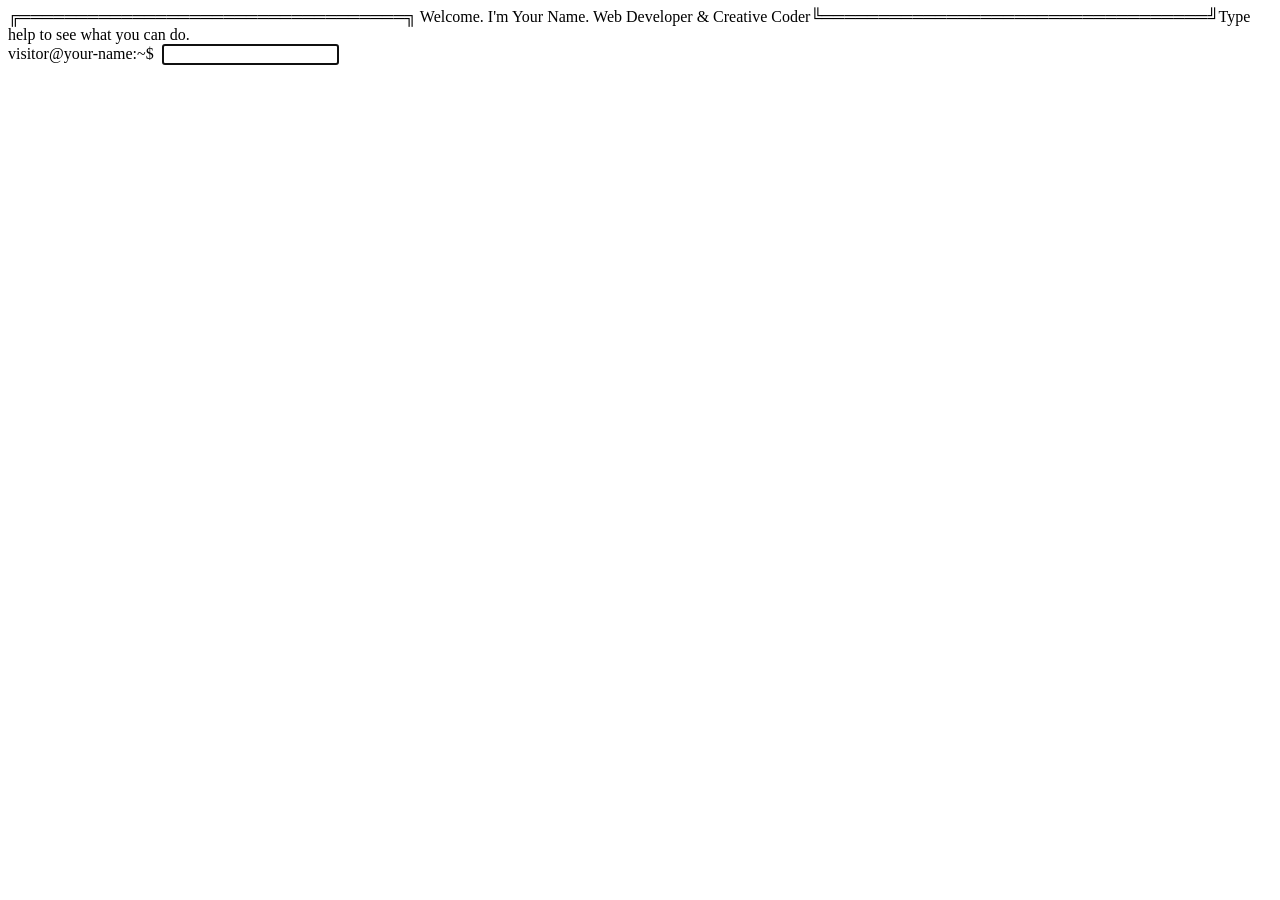
==== index.html @ 706b3795 "Add files via upload" ====
<!DOCTYPE html>
<html lang="en">
<head>
  <meta charset="UTF-8" />
  <meta name="viewport" content="width=device-width, initial-scale=1.0"/>
  <title>your-name — terminal</title>
  <link rel="stylesheet" href="style.css" />
</head>
<body>
  <div id="terminal">
    <div id="output"></div>
    <div id="input-line">
      <span class="prompt">visitor@your-name:~$&nbsp;</span>
      <input type="text" id="cmd-input" autofocus autocomplete="off" spellcheck="false"/>
    </div>
  </div>
  <script src="script.js"></script>
</body>
</html>
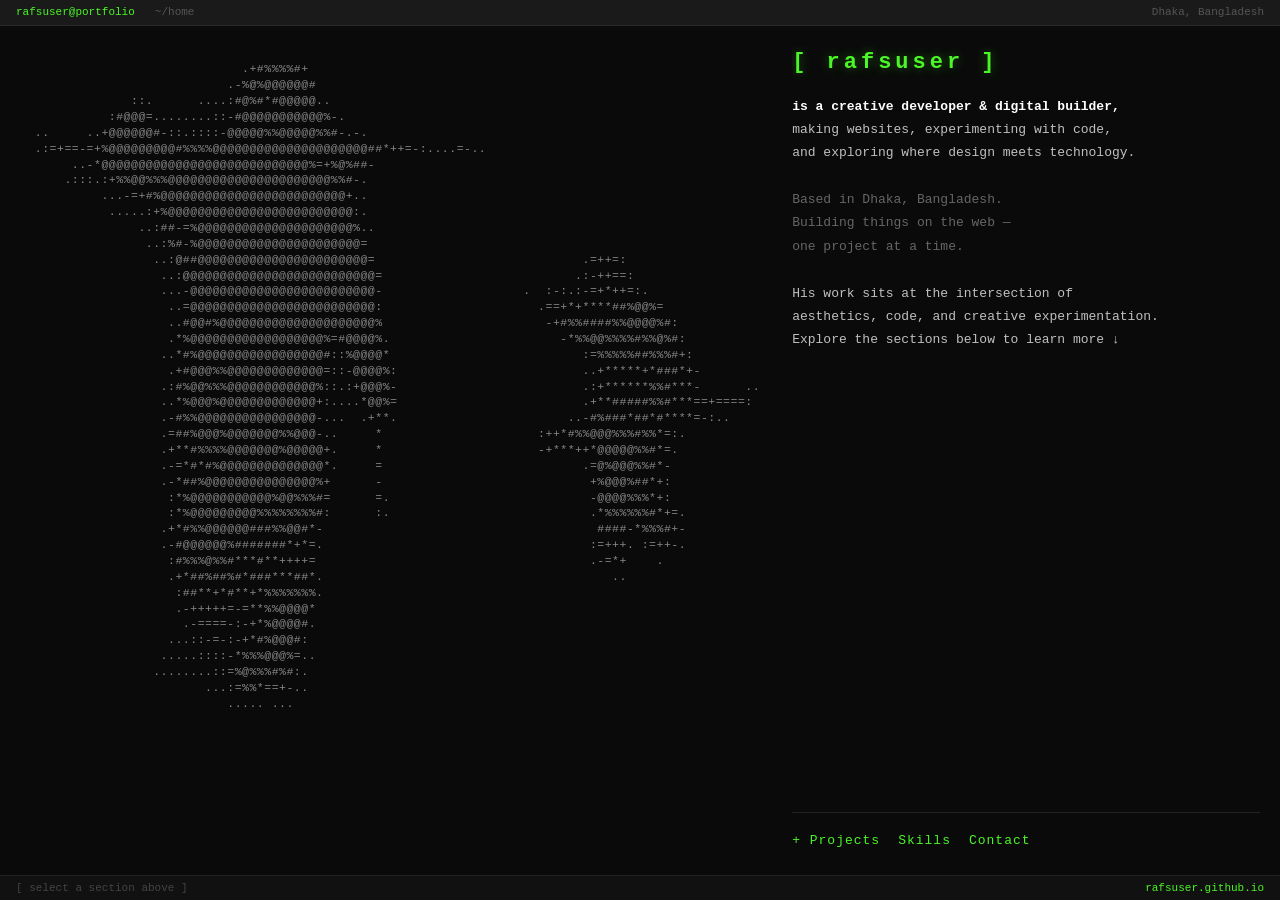
==== commit dde8cde0: "Update index.html" ====
--- a/index.html
+++ b/index.html
@@ -1,19 +1,328 @@
 <!DOCTYPE html>
 <html lang="en">
 <head>
-  <meta charset="UTF-8" />
+  <meta charset="UTF-8"/>
   <meta name="viewport" content="width=device-width, initial-scale=1.0"/>
-  <title>your-name — terminal</title>
-  <link rel="stylesheet" href="style.css" />
+  <title>rafsuser — terminal</title>
+  <style>
+    * { margin: 0; padding: 0; box-sizing: border-box; }
+
+    body {
+      background: #0a0a0a;
+      color: #b0b0b0;
+      font-family: 'Courier New', Courier, monospace;
+      font-size: 13px;
+      line-height: 1.5;
+      height: 100vh;
+      display: flex;
+      flex-direction: column;
+      overflow: hidden;
+    }
+
+    /* TOP BAR */
+    #topbar {
+      background: #1a1a1a;
+      border-bottom: 1px solid #2a2a2a;
+      padding: 4px 16px;
+      font-size: 11px;
+      color: #555;
+      display: flex;
+      gap: 20px;
+    }
+    #topbar span { color: #4af626; }
+
+    /* MAIN LAYOUT */
+    #main {
+      display: flex;
+      flex: 1;
+      overflow: hidden;
+      padding: 20px;
+      gap: 32px;
+    }
+
+    /* LEFT — ASCII PORTRAIT */
+    #portrait {
+      flex-shrink: 0;
+      white-space: pre;
+      color: #888;
+      font-size: 11.5px;
+      line-height: 1.38;
+      letter-spacing: 0.5px;
+      user-select: none;
+    }
+
+    /* RIGHT — BIO PANEL */
+    #bio-panel {
+      flex: 1;
+      display: flex;
+      flex-direction: column;
+      gap: 16px;
+      overflow: hidden;
+    }
+
+    #logo {
+      font-size: 22px;
+      font-weight: bold;
+      letter-spacing: 4px;
+      color: #4af626;
+      text-shadow: 0 0 12px rgba(74,246,38,0.4);
+    }
+
+    #bio-text {
+      color: #c0c0c0;
+      line-height: 1.8;
+      max-width: 420px;
+    }
+
+    #bio-text .highlight {
+      color: #ffffff;
+      font-weight: bold;
+    }
+
+    #bio-text .dim {
+      color: #666;
+    }
+
+    /* MENU */
+    #menu {
+      margin-top: auto;
+      display: flex;
+      gap: 0;
+      border-top: 1px solid #222;
+      padding-top: 14px;
+    }
+
+    .menu-item {
+      color: #4af626;
+      cursor: pointer;
+      padding: 4px 18px 4px 0;
+      font-size: 13px;
+      letter-spacing: 1px;
+      transition: color 0.15s;
+      position: relative;
+    }
+
+    .menu-item:hover { color: #ffffff; }
+
+    .menu-item.active {
+      color: #ffffff;
+      text-decoration: underline;
+      text-underline-offset: 4px;
+    }
+
+    /* CONTENT PANEL (shows on menu click) */
+    #content-panel {
+      display: none;
+      flex: 1;
+      overflow-y: auto;
+      border-left: 1px solid #222;
+      padding-left: 24px;
+      color: #c0c0c0;
+      line-height: 1.9;
+    }
+
+    #content-panel.visible { display: block; }
+
+    #content-panel h2 {
+      color: #4af626;
+      font-size: 11px;
+      letter-spacing: 3px;
+      text-transform: uppercase;
+      margin-bottom: 14px;
+      border-bottom: 1px solid #222;
+      padding-bottom: 8px;
+    }
+
+    .entry {
+      margin-bottom: 18px;
+      padding-bottom: 18px;
+      border-bottom: 1px solid #1a1a1a;
+    }
+
+    .entry-title { color: #ffffff; font-weight: bold; }
+    .entry-desc  { color: #777; font-size: 12px; margin-top: 3px; }
+    .entry-tag   {
+      display: inline-block;
+      color: #4af626;
+      font-size: 10px;
+      border: 1px solid #4af62644;
+      padding: 1px 6px;
+      margin-top: 5px;
+      margin-right: 4px;
+    }
+
+    /* BOTTOM STATUS BAR */
+    #statusbar {
+      background: #111;
+      border-top: 1px solid #222;
+      padding: 4px 16px;
+      font-size: 11px;
+      color: #444;
+      display: flex;
+      justify-content: space-between;
+    }
+    #statusbar .hint { color: #4af626; }
+
+    /* SCROLLBAR */
+    ::-webkit-scrollbar { width: 4px; }
+    ::-webkit-scrollbar-track { background: #0a0a0a; }
+    ::-webkit-scrollbar-thumb { background: #2a2a2a; }
+  </style>
 </head>
 <body>
-  <div id="terminal">
-    <div id="output"></div>
-    <div id="input-line">
-      <span class="prompt">visitor@your-name:~$&nbsp;</span>
-      <input type="text" id="cmd-input" autofocus autocomplete="off" spellcheck="false"/>
+
+<div id="topbar">
+  <span>rafsuser@portfolio</span>
+  <span style="color:#555">~/home</span>
+  <span style="color:#555;margin-left:auto">Dhaka, Bangladesh</span>
+</div>
+
+<div id="main">
+
+  <!-- ASCII PORTRAIT -->
+  <div id="portrait">
+                              .+#%%%%#+                                                             
+                            .-%@%@@@@@@#                                                            
+               ::.      ....:#@%#*#@@@@@..                                                          
+            :#@@@=........::-#@@@@@@@@@@@%-.                                                        
+  ..     ..+@@@@@@#-::.::::-@@@@@%%@@@@@%%#-.-.                                                     
+  .:=+==-=+%@@@@@@@@@#%%%%@@@@@@@@@@@@@@@@@@@@@##*++=-:....=-..                                     
+       ..-*@@@@@@@@@@@@@@@@@@@@@@@@@@@@%=+%@%##-                                                    
+      .:::.:+%%@@%%%@@@@@@@@@@@@@@@@@@@@@@%%#-.                                                     
+           ...-=+#%@@@@@@@@@@@@@@@@@@@@@@@@@+..                                                     
+            .....:+%@@@@@@@@@@@@@@@@@@@@@@@@@:.                                                     
+                ..:##-=%@@@@@@@@@@@@@@@@@@@@@%..                                                    
+                 ..:%#-%@@@@@@@@@@@@@@@@@@@@@@=                                                     
+                  ..:@##@@@@@@@@@@@@@@@@@@@@@@@=                            .=++=:                  
+                   ..:@@@@@@@@@@@@@@@@@@@@@@@@@@=                          .:-++==:                 
+                   ...-@@@@@@@@@@@@@@@@@@@@@@@@@-                   .  :-:.:-=+*++=:.               
+                    ..=@@@@@@@@@@@@@@@@@@@@@@@@@:                     .==+*+****##%@@%=             
+                    ..#@@#%@@@@@@@@@@@@@@@@@@@@@%                      -+#%%####%%@@@@%#:           
+                    .*%@@@@@@@@@@@@@@@@@@%=#@@@@%.                       -*%%@@%%%%#%%@%#:          
+                   ..*#%@@@@@@@@@@@@@@@@@#::%@@@@*                          :=%%%%%##%%%#+:         
+                    .+#@@@%%@@@@@@@@@@@@@=::-@@@@%:                         ..+*****+*###*+-        
+                   .:#%@@%%%@@@@@@@@@@@@%::.:+@@@%-                         .:+******%%#***-      ..
+                   ..*%@@@%@@@@@@@@@@@@@+:....*@@%=                         .+**#####%%#***==+====: 
+                   .-#%%@@@@@@@@@@@@@@@@-...  .+**.                       ..-#%###*##*#****=-:..    
+                   .=##%@@@%@@@@@@@%%@@@-..     *                     :++*#%%@@@%%%#%%*=:.          
+                   .+**#%%%%@@@@@@@%@@@@@+.     *                     -+***++*@@@@@%%#*=.           
+                   .-=*#*#%@@@@@@@@@@@@@@*.     =                           .=@%@@@%%#*-            
+                   .-*##%@@@@@@@@@@@@@@@%+      -                            +%@@@%##*+:            
+                    :*%@@@@@@@@@@@%@@%%%#=      =.                           -@@@@%%%*+:            
+                    :*%@@@@@@@@@%%%%%%%%#:      :.                           .*%%%%%%#*+=.          
+                   .+*#%%@@@@@@###%%@@#*-                                     ####-*%%%#+-          
+                   .-#@@@@@@%#######*+*=.                                    :=+++. :=++-.          
+                    :#%%%@%%#***#**++++=                                     .-=*+    .             
+                    .+*##%##%#*###***##*.                                       ..                  
+                     :##**+*#**+*%%%%%%%.                                                           
+                     .-+++++=-=**%%@@@@*                                                            
+                      .-====-:-+*%@@@@#.                                                            
+                    ...::-=-:-+*#%@@@#:                                                             
+                   .....::::-*%%%@@@%=..                                                            
+                  ........::=%@%%%#%#:.                                                             
+                         ...:=%%*==+-..                                                             
+                            ..... ...                                                           </div>
+
+  <!-- BIO PANEL -->
+  <div id="bio-panel">
+
+    <div id="logo">[ rafsuser ]</div>
+
+    <div id="bio-text">
+      <span class="highlight">is a creative developer & digital builder,</span><br>
+      making websites, experimenting with code,<br>
+      and exploring where design meets technology.<br>
+      <br>
+      <span class="dim">Based in Dhaka, Bangladesh.</span><br>
+      <span class="dim">Building things on the web —</span><br>
+      <span class="dim">one project at a time.</span><br>
+      <br>
+      His work sits at the intersection of<br>
+      aesthetics, code, and creative experimentation.<br>
+      Explore the sections below to learn more ↓
     </div>
+
+    <div id="menu">
+      <div class="menu-item" onclick="showSection('projects')">+ Projects</div>
+      <div class="menu-item" onclick="showSection('skills')">Skills</div>
+      <div class="menu-item" onclick="showSection('contact')">Contact</div>
+    </div>
+
   </div>
-  <script src="script.js"></script>
+
+  <!-- CONTENT PANEL -->
+  <div id="content-panel">
+    <!-- filled by JS -->
+  </div>
+
+</div>
+
+<div id="statusbar">
+  <span>[ select a section above ]</span>
+  <span class="hint">rafsuser.github.io</span>
+</div>
+
+<script>
+  const sections = {
+    projects: {
+      title: 'Projects',
+      entries: [
+        {
+          title: 'AURUM',
+          desc: 'Dark luxury jewelry e-commerce site. Cart sidebar, quick-view modal, animations. Inspired by getthejuice.store.',
+          tags: ['HTML', 'CSS', 'JS', 'Luxury Design']
+        },
+        {
+          title: 'Neon Aura',
+          desc: 'AR hand tracking creative project. Built in JavaScript, later ported to Python with OpenCV & MediaPipe.',
+          tags: ['JavaScript', 'Python', 'AR', 'MediaPipe']
+        },
+      ]
+    },
+    skills: {
+      title: 'Skills',
+      entries: [
+        { title: 'Frontend',     desc: 'HTML, CSS, JavaScript — hand-crafted, no frameworks.',       tags: [] },
+        { title: 'Design',       desc: 'Luxury UI, dark aesthetics, typography, layout systems.',     tags: [] },
+        { title: 'Creative Code',desc: 'AR, hand tracking, generative visuals, canvas experiments.',  tags: [] },
+        { title: 'Tools',        desc: 'VS Code, GitHub, Python, OpenCV, MediaPipe, Pygame.',         tags: [] },
+      ]
+    },
+    contact: {
+      title: 'Contact',
+      entries: [
+        { title: 'GitHub',   desc: 'github.com/Rafsuser',     tags: [] },
+        { title: 'Location', desc: 'Dhaka, Bangladesh',       tags: [] },
+        { title: 'Status',   desc: 'Open to collaborations',  tags: ['available'] },
+      ]
+    }
+  };
+
+  function showSection(key) {
+    const panel = document.getElementById('content-panel');
+    const data = sections[key];
+
+    // Update active menu item
+    document.querySelectorAll('.menu-item').forEach(el => el.classList.remove('active'));
+    event.target.classList.add('active');
+
+    let html = `<h2>${data.title}</h2>`;
+    data.entries.forEach(e => {
+      const tags = e.tags.map(t => `<span class="entry-tag">${t}</span>`).join('');
+      html += `
+        <div class="entry">
+          <div class="entry-title">${e.title}</div>
+          <div class="entry-desc">${e.desc}</div>
+          ${tags ? `<div style="margin-top:6px">${tags}</div>` : ''}
+        </div>`;
+    });
+
+    panel.innerHTML = html;
+    panel.classList.add('visible');
+
+    document.getElementById('statusbar').querySelector('span').textContent =
+      `[ ${data.title.toLowerCase()} ]`;
+  }
+</script>
 </body>
-</html>+</html>
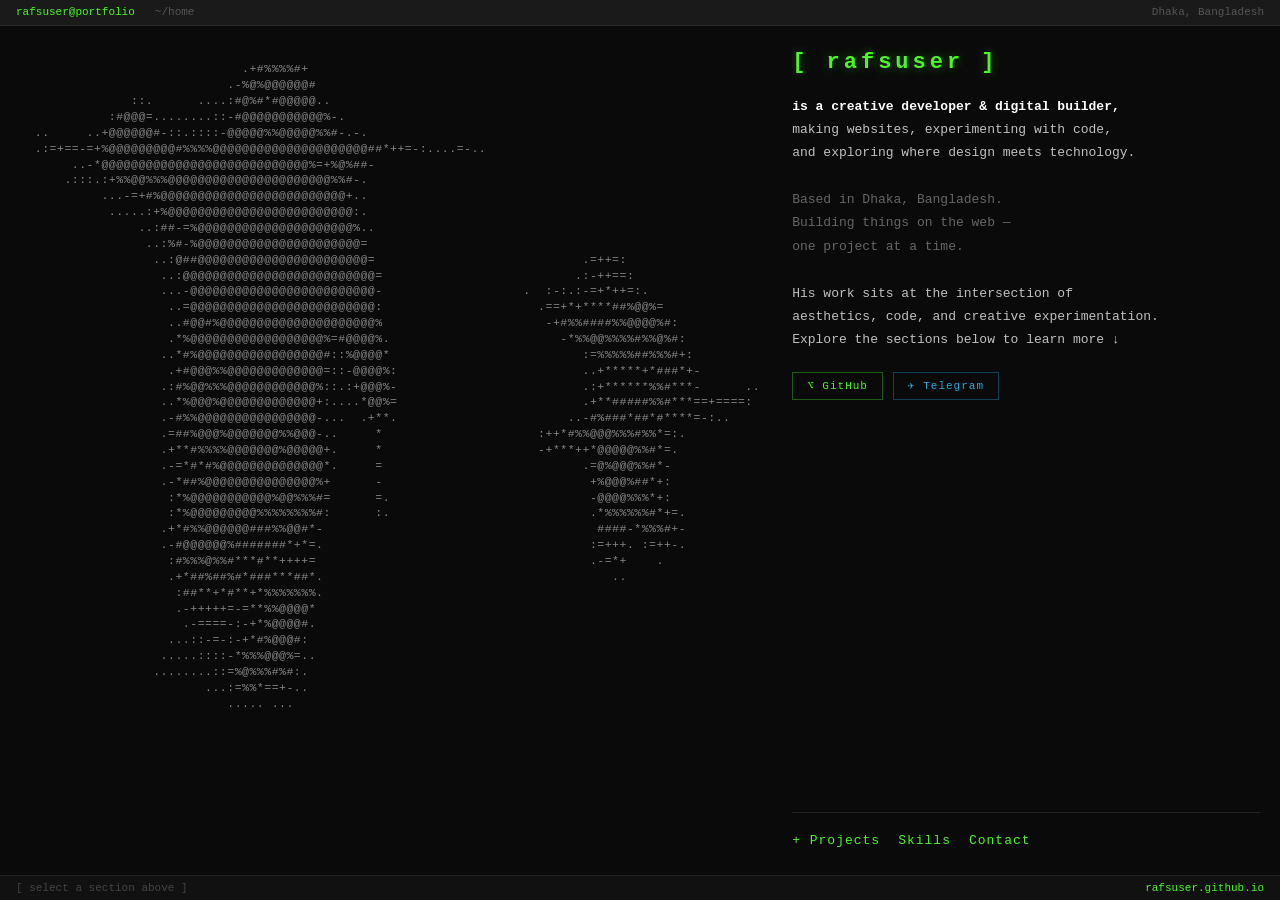
==== commit 2de96719: "Update index.html" ====
--- a/index.html
+++ b/index.html
@@ -19,7 +19,6 @@
       overflow: hidden;
     }
 
-    /* TOP BAR */
     #topbar {
       background: #1a1a1a;
       border-bottom: 1px solid #2a2a2a;
@@ -31,7 +30,6 @@
     }
     #topbar span { color: #4af626; }
 
-    /* MAIN LAYOUT */
     #main {
       display: flex;
       flex: 1;
@@ -40,7 +38,6 @@
       gap: 32px;
     }
 
-    /* LEFT — ASCII PORTRAIT */
     #portrait {
       flex-shrink: 0;
       white-space: pre;
@@ -51,7 +48,6 @@
       user-select: none;
     }
 
-    /* RIGHT — BIO PANEL */
     #bio-panel {
       flex: 1;
       display: flex;
@@ -74,16 +70,41 @@
       max-width: 420px;
     }
 
-    #bio-text .highlight {
+    #bio-text .highlight { color: #ffffff; font-weight: bold; }
+    #bio-text .dim { color: #666; }
+
+    /* SOCIAL BUTTONS */
+    #social-links {
+      display: flex;
+      gap: 10px;
+      margin-top: 4px;
+    }
+
+    .social-btn {
+      display: inline-flex;
+      align-items: center;
+      gap: 6px;
+      padding: 5px 14px;
+      border: 1px solid #4af62655;
+      color: #4af626;
+      font-family: 'Courier New', Courier, monospace;
+      font-size: 11px;
+      letter-spacing: 1px;
+      text-decoration: none;
+      cursor: pointer;
+      transition: all 0.15s;
+      background: transparent;
+    }
+
+    .social-btn:hover {
+      background: #4af62615;
+      border-color: #4af626;
       color: #ffffff;
-      font-weight: bold;
-    }
-
-    #bio-text .dim {
-      color: #666;
-    }
-
-    /* MENU */
+    }
+
+    .social-btn.telegram { border-color: #29aae155; color: #29aae1; }
+    .social-btn.telegram:hover { background: #29aae115; border-color: #29aae1; color: #ffffff; }
+
     #menu {
       margin-top: auto;
       display: flex;
@@ -99,18 +120,15 @@
       font-size: 13px;
       letter-spacing: 1px;
       transition: color 0.15s;
-      position: relative;
     }
 
     .menu-item:hover { color: #ffffff; }
-
     .menu-item.active {
       color: #ffffff;
       text-decoration: underline;
       text-underline-offset: 4px;
     }
 
-    /* CONTENT PANEL (shows on menu click) */
     #content-panel {
       display: none;
       flex: 1;
@@ -141,7 +159,7 @@
 
     .entry-title { color: #ffffff; font-weight: bold; }
     .entry-desc  { color: #777; font-size: 12px; margin-top: 3px; }
-    .entry-tag   {
+    .entry-tag {
       display: inline-block;
       color: #4af626;
       font-size: 10px;
@@ -151,7 +169,30 @@
       margin-right: 4px;
     }
 
-    /* BOTTOM STATUS BAR */
+    .contact-link {
+      display: inline-flex;
+      align-items: center;
+      gap: 8px;
+      margin-top: 10px;
+      padding: 6px 16px;
+      border: 1px solid #4af62555;
+      color: #4af626;
+      font-family: 'Courier New', Courier, monospace;
+      font-size: 12px;
+      text-decoration: none;
+      transition: all 0.15s;
+      width: 100%;
+    }
+
+    .contact-link:hover {
+      background: #4af62610;
+      border-color: #4af626;
+      color: #fff;
+    }
+
+    .contact-link.tg { border-color: #29aae155; color: #29aae1; }
+    .contact-link.tg:hover { background: #29aae110; border-color: #29aae1; color: #fff; }
+
     #statusbar {
       background: #111;
       border-top: 1px solid #222;
@@ -163,7 +204,6 @@
     }
     #statusbar .hint { color: #4af626; }
 
-    /* SCROLLBAR */
     ::-webkit-scrollbar { width: 4px; }
     ::-webkit-scrollbar-track { background: #0a0a0a; }
     ::-webkit-scrollbar-thumb { background: #2a2a2a; }
@@ -179,7 +219,6 @@
 
 <div id="main">
 
-  <!-- ASCII PORTRAIT -->
   <div id="portrait">
                               .+#%%%%#+                                                             
                             .-%@%@@@@@@#                                                            
@@ -223,7 +262,6 @@
                          ...:=%%*==+-..                                                             
                             ..... ...                                                           </div>
 
-  <!-- BIO PANEL -->
   <div id="bio-panel">
 
     <div id="logo">[ rafsuser ]</div>
@@ -242,6 +280,15 @@
       Explore the sections below to learn more ↓
     </div>
 
+    <div id="social-links">
+      <a class="social-btn" href="https://github.com/Rafsuser" target="_blank">
+        ⌥ GitHub
+      </a>
+      <a class="social-btn telegram" href="https://t.me/Cartierizz" target="_blank">
+        ✈ Telegram
+      </a>
+    </div>
+
     <div id="menu">
       <div class="menu-item" onclick="showSection('projects')">+ Projects</div>
       <div class="menu-item" onclick="showSection('skills')">Skills</div>
@@ -250,10 +297,7 @@
 
   </div>
 
-  <!-- CONTENT PANEL -->
-  <div id="content-panel">
-    <!-- filled by JS -->
-  </div>
+  <div id="content-panel"></div>
 
 </div>
 
@@ -282,18 +326,19 @@
     skills: {
       title: 'Skills',
       entries: [
-        { title: 'Frontend',     desc: 'HTML, CSS, JavaScript — hand-crafted, no frameworks.',       tags: [] },
-        { title: 'Design',       desc: 'Luxury UI, dark aesthetics, typography, layout systems.',     tags: [] },
-        { title: 'Creative Code',desc: 'AR, hand tracking, generative visuals, canvas experiments.',  tags: [] },
-        { title: 'Tools',        desc: 'VS Code, GitHub, Python, OpenCV, MediaPipe, Pygame.',         tags: [] },
+        { title: 'Frontend',      desc: 'HTML, CSS, JavaScript — hand-crafted, no frameworks.',      tags: [] },
+        { title: 'Design',        desc: 'Luxury UI, dark aesthetics, typography, layout systems.',    tags: [] },
+        { title: 'Creative Code', desc: 'AR, hand tracking, generative visuals, canvas experiments.', tags: [] },
+        { title: 'Tools',         desc: 'VS Code, GitHub, Python, OpenCV, MediaPipe, Pygame.',        tags: [] },
       ]
     },
     contact: {
       title: 'Contact',
       entries: [
-        { title: 'GitHub',   desc: 'github.com/Rafsuser',     tags: [] },
-        { title: 'Location', desc: 'Dhaka, Bangladesh',       tags: [] },
-        { title: 'Status',   desc: 'Open to collaborations',  tags: ['available'] },
+        { title: 'GitHub',   desc: 'github.com/Rafsuser',    tags: [],           link: 'https://github.com/Rafsuser',  cls: '' },
+        { title: 'Telegram', desc: '@Cartierizz',            tags: ['dm open'],  link: 'https://t.me/Cartierizz',      cls: 'tg' },
+        { title: 'Location', desc: 'Dhaka, Bangladesh',      tags: [],           link: null,                            cls: '' },
+        { title: 'Status',   desc: 'Open to collaborations', tags: ['available'],link: null,                            cls: '' },
       ]
     }
   };
@@ -302,24 +347,27 @@
     const panel = document.getElementById('content-panel');
     const data = sections[key];
 
-    // Update active menu item
     document.querySelectorAll('.menu-item').forEach(el => el.classList.remove('active'));
     event.target.classList.add('active');
 
     let html = `<h2>${data.title}</h2>`;
     data.entries.forEach(e => {
       const tags = e.tags.map(t => `<span class="entry-tag">${t}</span>`).join('');
+      const linkOpen  = e.link ? `<a class="contact-link ${e.cls}" href="${e.link}" target="_blank">` : '';
+      const linkClose = e.link ? `</a>` : '';
+      const arrow     = e.link ? ' →' : '';
+
       html += `
         <div class="entry">
           <div class="entry-title">${e.title}</div>
           <div class="entry-desc">${e.desc}</div>
           ${tags ? `<div style="margin-top:6px">${tags}</div>` : ''}
+          ${e.link ? `${linkOpen}${e.title}${arrow}${linkClose}` : ''}
         </div>`;
     });
 
     panel.innerHTML = html;
     panel.classList.add('visible');
-
     document.getElementById('statusbar').querySelector('span').textContent =
       `[ ${data.title.toLowerCase()} ]`;
   }
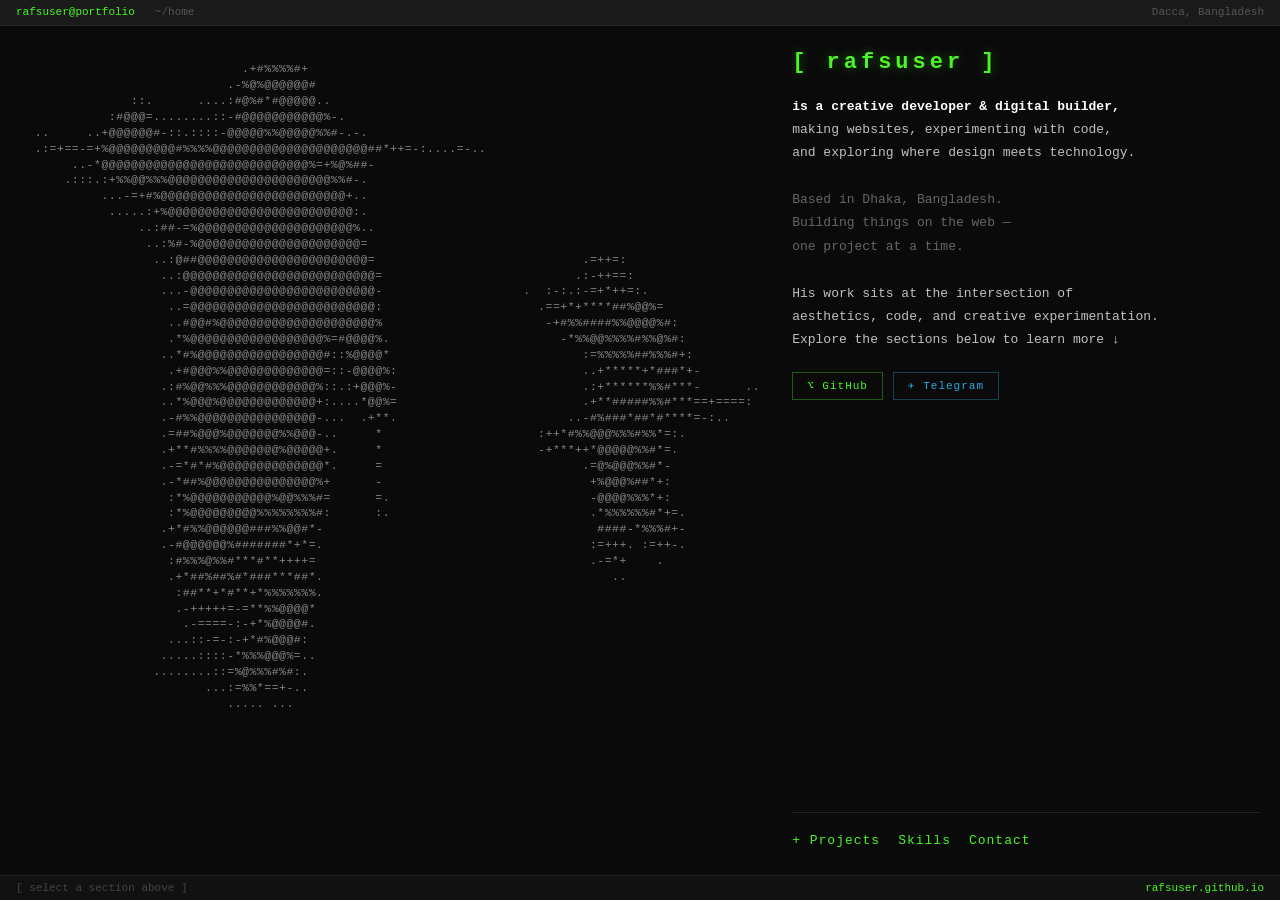
==== commit d827a895: "Update index.html" ====
--- a/index.html
+++ b/index.html
@@ -214,7 +214,7 @@
 <div id="topbar">
   <span>rafsuser@portfolio</span>
   <span style="color:#555">~/home</span>
-  <span style="color:#555;margin-left:auto">Dhaka, Bangladesh</span>
+  <span style="color:#555;margin-left:auto">Dacca, Bangladesh</span>
 </div>
 
 <div id="main">
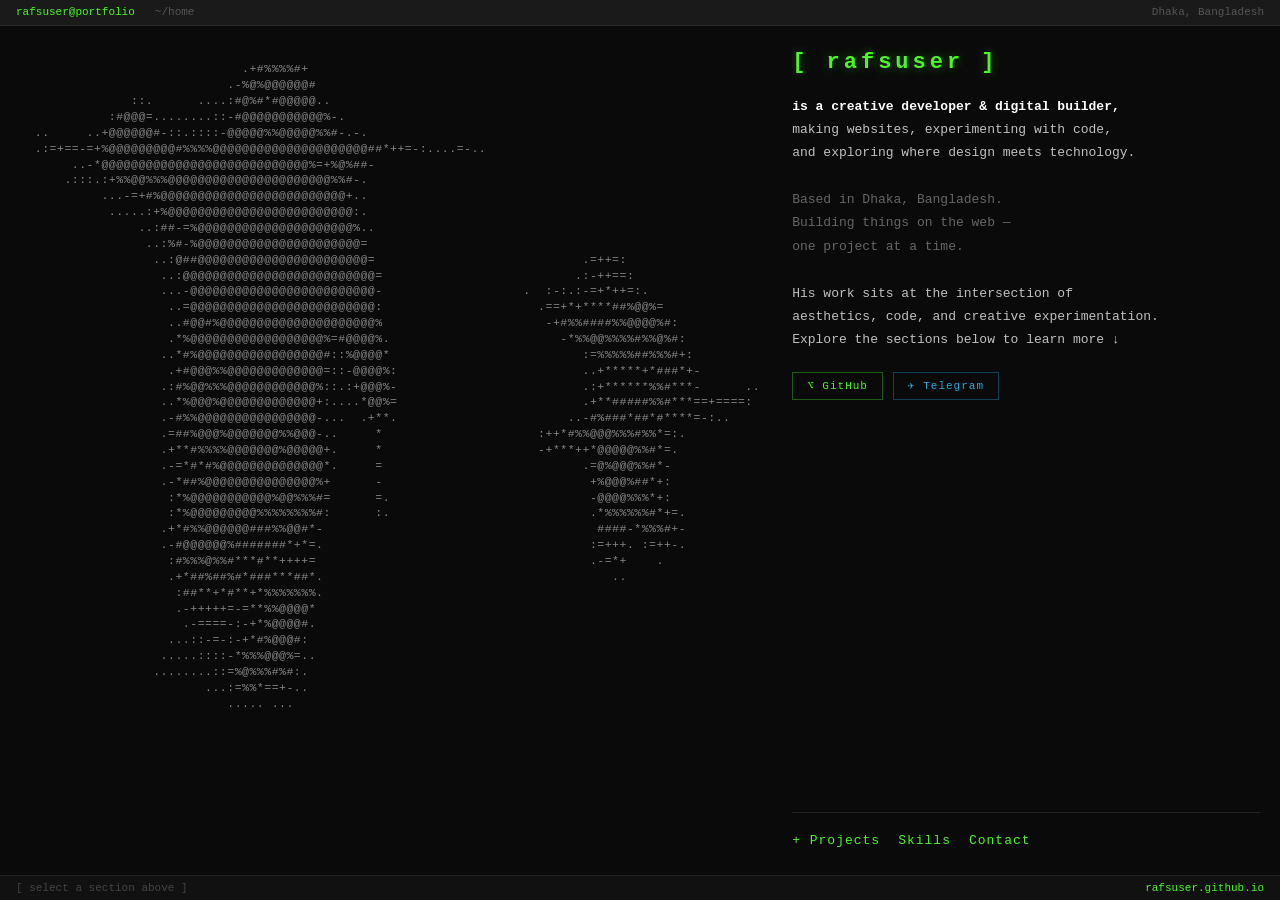
==== commit 10b18640: "Update index.html" ====
--- a/index.html
+++ b/index.html
@@ -214,7 +214,7 @@
 <div id="topbar">
   <span>rafsuser@portfolio</span>
   <span style="color:#555">~/home</span>
-  <span style="color:#555;margin-left:auto">Dacca, Bangladesh</span>
+  <span style="color:#555;margin-left:auto">Dhaka, Bangladesh</span>
 </div>
 
 <div id="main">
